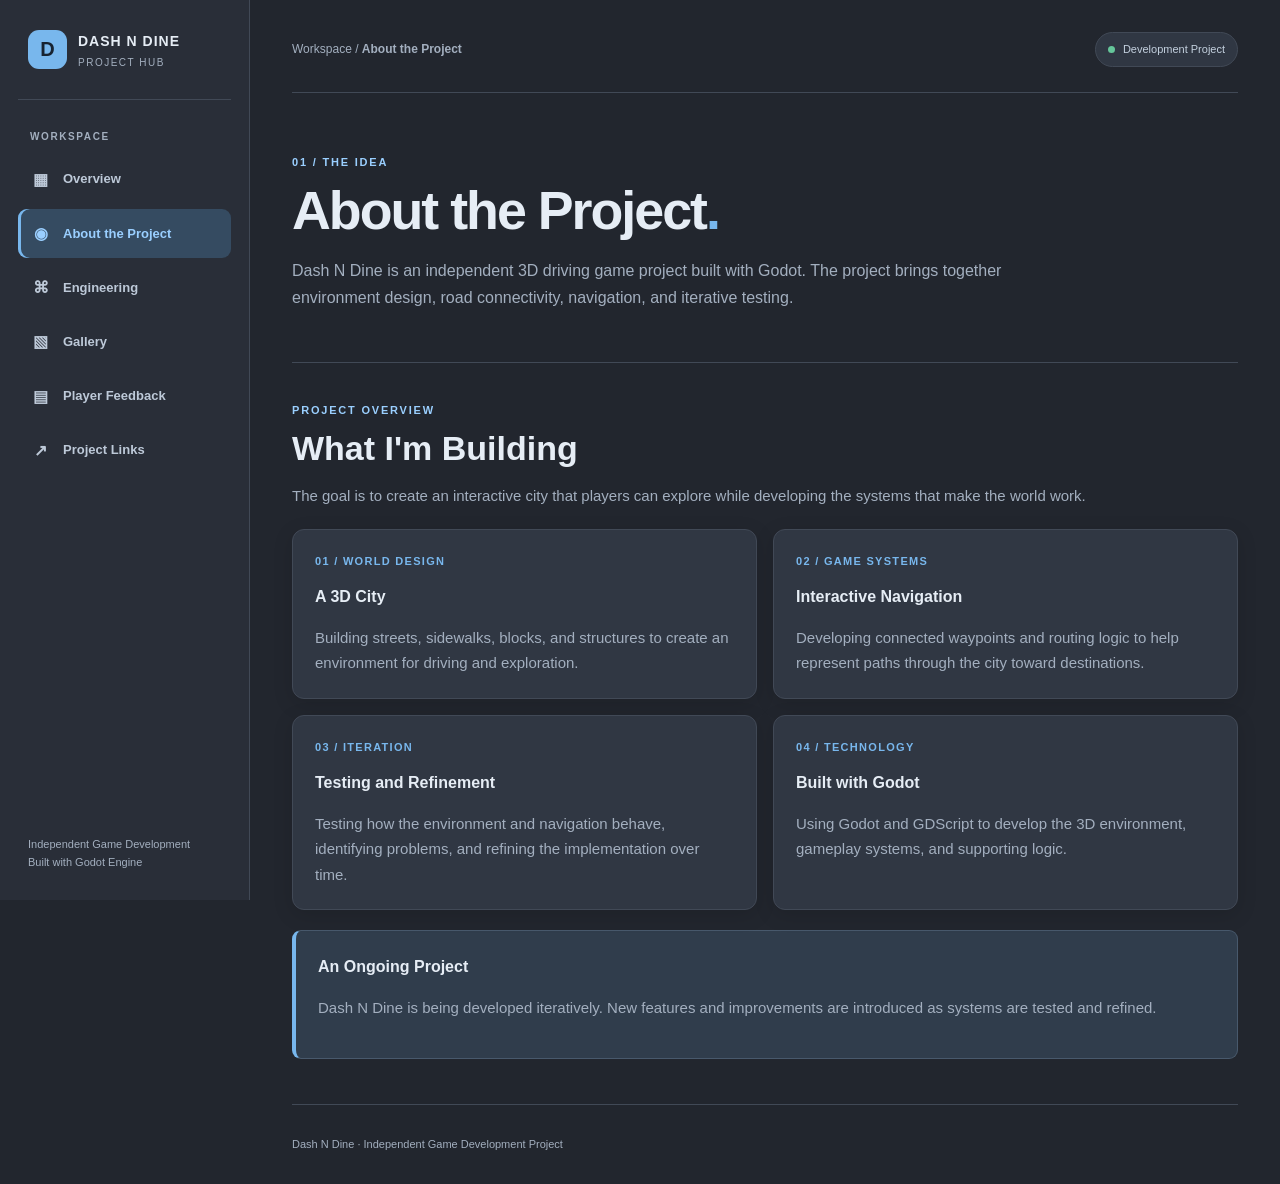
==== about.html @ ab9a98c3 "Add About page for Dash N Dine project This file contains the HTML structure and styling for the 'Ab" ====
<!DOCTYPE html>
<html lang="en">
<head>
  <meta charset="UTF-8">
  <meta name="viewport" content="width=device-width, initial-scale=1.0">
  <meta name="description" content="Learn about the Dash N Dine game development project.">
  <meta name="theme-color" content="#22262e">
  <title>About the Project | Dash N Dine</title>

  <style>
    :root {
      --bg: #22262e;
      --sidebar: #292e38;
      --panel: #303743;
      --blue: #78b7ed;
      --blue-dark: #9acfff;
      --blue-soft: #354b61;
      --text: #e6edf5;
      --muted: #a3afbf;
      --line: #414956;
      --shadow: 0 5px 20px #00000020;
    }

    * { box-sizing: border-box; }

    body {
      margin: 0;
      background: var(--bg);
      color: var(--text);
      font: 15px/1.7 Arial, Helvetica, sans-serif;
    }

    a { color: inherit; }

    .sidebar {
      position: fixed;
      inset: 0 auto 0 0;
      width: 250px;
      background: var(--sidebar);
      border-right: 1px solid var(--line);
      padding: 28px 18px;
      display: flex;
      flex-direction: column;
      z-index: 10;
    }

    .brand {
      display: flex;
      align-items: center;
      gap: 11px;
      padding: 0 10px 28px;
      border-bottom: 1px solid var(--line);
      text-decoration: none;
    }

    .brand-icon {
      display: grid;
      place-items: center;
      width: 39px;
      height: 39px;
      flex-shrink: 0;
      border-radius: 11px;
      background: var(--blue);
      color: #172331;
      font-weight: 900;
      font-size: 20px;
    }

    .brand-name { font-size: 14px; font-weight: 900; letter-spacing: 1px; }
    .brand-subtitle { display: block; color: var(--muted); font-size: 10px; letter-spacing: 1.5px; }
    .nav-label { padding: 28px 12px 10px; color: var(--muted); font-size: 10px; font-weight: 800; letter-spacing: 1.6px; }
    .nav-links { display: grid; gap: 5px; }

    .nav-links a {
      display: flex;
      align-items: center;
      gap: 12px;
      padding: 11px 12px;
      border-radius: 9px;
      color: #bdc9d8;
      font-size: 13px;
      font-weight: 600;
      text-decoration: none;
      transition: background .2s, color .2s;
    }

    .nav-links a:hover { background: #35404e; color: var(--blue-dark); }
    .nav-links a.active { background: var(--blue-soft); color: var(--blue-dark); box-shadow: inset 3px 0 var(--blue); }
    .nav-icon { width: 21px; text-align: center; font-size: 16px; }
    .sidebar-bottom { margin-top: auto; padding: 18px 10px 0; color: var(--muted); font-size: 11px; }
    main { margin-left: 250px; min-width: 0; }

    .content {
      width: min(1160px, 100%);
      margin: auto;
      padding: 32px 42px 0;
    }

    .topbar {
      display: flex;
      justify-content: space-between;
      align-items: center;
      gap: 15px;
      padding-bottom: 25px;
      border-bottom: 1px solid var(--line);
    }

    .breadcrumb { color: var(--muted); font-size: 12px; }

    .status {
      display: inline-flex;
      align-items: center;
      gap: 8px;
      background: var(--panel);
      border: 1px solid var(--line);
      border-radius: 20px;
      padding: 7px 12px;
      font-size: 11px;
      color: #c4d1df;
      white-space: nowrap;
    }

    .status-dot { width: 7px; height: 7px; border-radius: 50%; background: #65c69a; }

    .hero {
      padding: 60px 0 35px;
      border-bottom: 1px solid var(--line);
    }

    .eyebrow { color: var(--blue-dark); font-size: 11px; font-weight: 800; letter-spacing: 1.8px; text-transform: uppercase; }

    h1 {
      margin: 9px 0 12px;
      font-size: clamp(36px, 4.2vw, 57px);
      line-height: 1.12;
      letter-spacing: -2px;
    }

    h2 { margin: 8px 0 12px; font-size: clamp(25px, 3vw, 34px); line-height: 1.2; }
    h3 { margin: 0 0 8px; font-size: 16px; }
    p { color: var(--muted); }
    .lead { max-width: 760px; font-size: 16px; }

    .section-heading { margin: 38px 0 20px; }

    .grid {
      display: grid;
      grid-template-columns: repeat(2, minmax(0, 1fr));
      gap: 16px;
    }

    .card {
      min-width: 0;
      background: var(--panel);
      border: 1px solid var(--line);
      border-radius: 12px;
      padding: 22px;
      box-shadow: var(--shadow);
    }

    .card-number { margin-bottom: 12px; color: var(--blue); font-size: 11px; font-weight: 800; letter-spacing: 1.3px; }
    .card p:last-child { margin-bottom: 0; }

    .note {
      margin-top: 20px;
      padding: 22px;
      background: #303d4c;
      border: 1px solid #48596c;
      border-left: 4px solid var(--blue);
      border-radius: 9px;
    }

    footer { padding: 30px 0; color: var(--muted); font-size: 11px; border-top: 1px solid var(--line); margin-top: 45px; }

    @media (max-width: 1100px) {
      .sidebar { width: 215px; }
      main { margin-left: 215px; }
      .content { padding: 28px 25px 0; }
    }

    @media (max-width: 700px) {
      .sidebar { position: sticky; top: 0; width: 100%; height: auto; padding: 10px 14px; border-right: 0; border-bottom: 1px solid var(--line); }
      .brand { padding: 0 2px 10px; border-bottom: 0; }
      .brand-icon { width: 32px; height: 32px; font-size: 16px; }
      .nav-label, .sidebar-bottom { display: none; }
      .nav-links { display: flex; gap: 5px; overflow-x: auto; padding: 3px 0; }
      .nav-links a { flex: 0 0 auto; padding: 8px 10px; font-size: 11px; }
      .nav-icon { display: none; }
      main { margin-left: 0; }
      .content { padding: 0 18px; }
      .topbar { padding: 18px 0; }
      .grid { grid-template-columns: 1fr; }
    }
  </style>
</head>

<body>
  <aside class="sidebar">
    <a class="brand" href="index.html">
      <span class="brand-icon">D</span>
      <span>
        <span class="brand-name">DASH N DINE</span>
        <span class="brand-subtitle">PROJECT HUB</span>
      </span>
    </a>

    <div class="nav-label">WORKSPACE</div>
    <nav class="nav-links" aria-label="Main navigation">
      <a href="index.html"><span class="nav-icon">▦</span>Overview</a>
      <a class="active" aria-current="page" href="about.html"><span class="nav-icon">◉</span>About the Project</a>
      <a href="engineering.html"><span class="nav-icon">⌘</span>Engineering</a>
      <a href="gallery.html"><span class="nav-icon">▧</span>Gallery</a>
      <a href="feedback.html"><span class="nav-icon">▤</span>Player Feedback</a>
      <a href="links.html"><span class="nav-icon">↗</span>Project Links</a>
    </nav>

    <div class="sidebar-bottom">
      Independent Game Development<br>
      Built with Godot Engine
    </div>
  </aside>

  <main>
    <div class="content">
      <div class="topbar">
        <div class="breadcrumb">Workspace / <strong>About the Project</strong></div>
        <div class="status"><span class="status-dot"></span>Development Project</div>
      </div>

      <section class="hero">
        <div class="eyebrow">01 / The Idea</div>
        <h1>About the Project<span style="color:var(--blue)">.</span></h1>
        <p class="lead">
          Dash N Dine is an independent 3D driving game project built
          with Godot. The project brings together environment design,
          road connectivity, navigation, and iterative testing.
        </p>
      </section>

      <div class="section-heading">
        <div class="eyebrow">PROJECT OVERVIEW</div>
        <h2>What I'm Building</h2>
        <p>
          The goal is to create an interactive city that players can
          explore while developing the systems that make the world work.
        </p>
      </div>

      <div class="grid">
        <article class="card">
          <div class="card-number">01 / WORLD DESIGN</div>
          <h3>A 3D City</h3>
          <p>
            Building streets, sidewalks, blocks, and structures to create
            an environment for driving and exploration.
          </p>
        </article>

        <article class="card">
          <div class="card-number">02 / GAME SYSTEMS</div>
          <h3>Interactive Navigation</h3>
          <p>
            Developing connected waypoints and routing logic to help
            represent paths through the city toward destinations.
          </p>
        </article>

        <article class="card">
          <div class="card-number">03 / ITERATION</div>
          <h3>Testing and Refinement</h3>
          <p>
            Testing how the environment and navigation behave, identifying
            problems, and refining the implementation over time.
          </p>
        </article>

        <article class="card">
          <div class="card-number">04 / TECHNOLOGY</div>
          <h3>Built with Godot</h3>
          <p>
            Using Godot and GDScript to develop the 3D environment,
            gameplay systems, and supporting logic.
          </p>
        </article>
      </div>

      <div class="note">
        <h3>An Ongoing Project</h3>
        <p>
          Dash N Dine is being developed iteratively. New features and
          improvements are introduced as systems are tested and refined.
        </p>
      </div>

      <footer>Dash N Dine · Independent Game Development Project</footer>
    </div>
  </main>
</body>
</html>
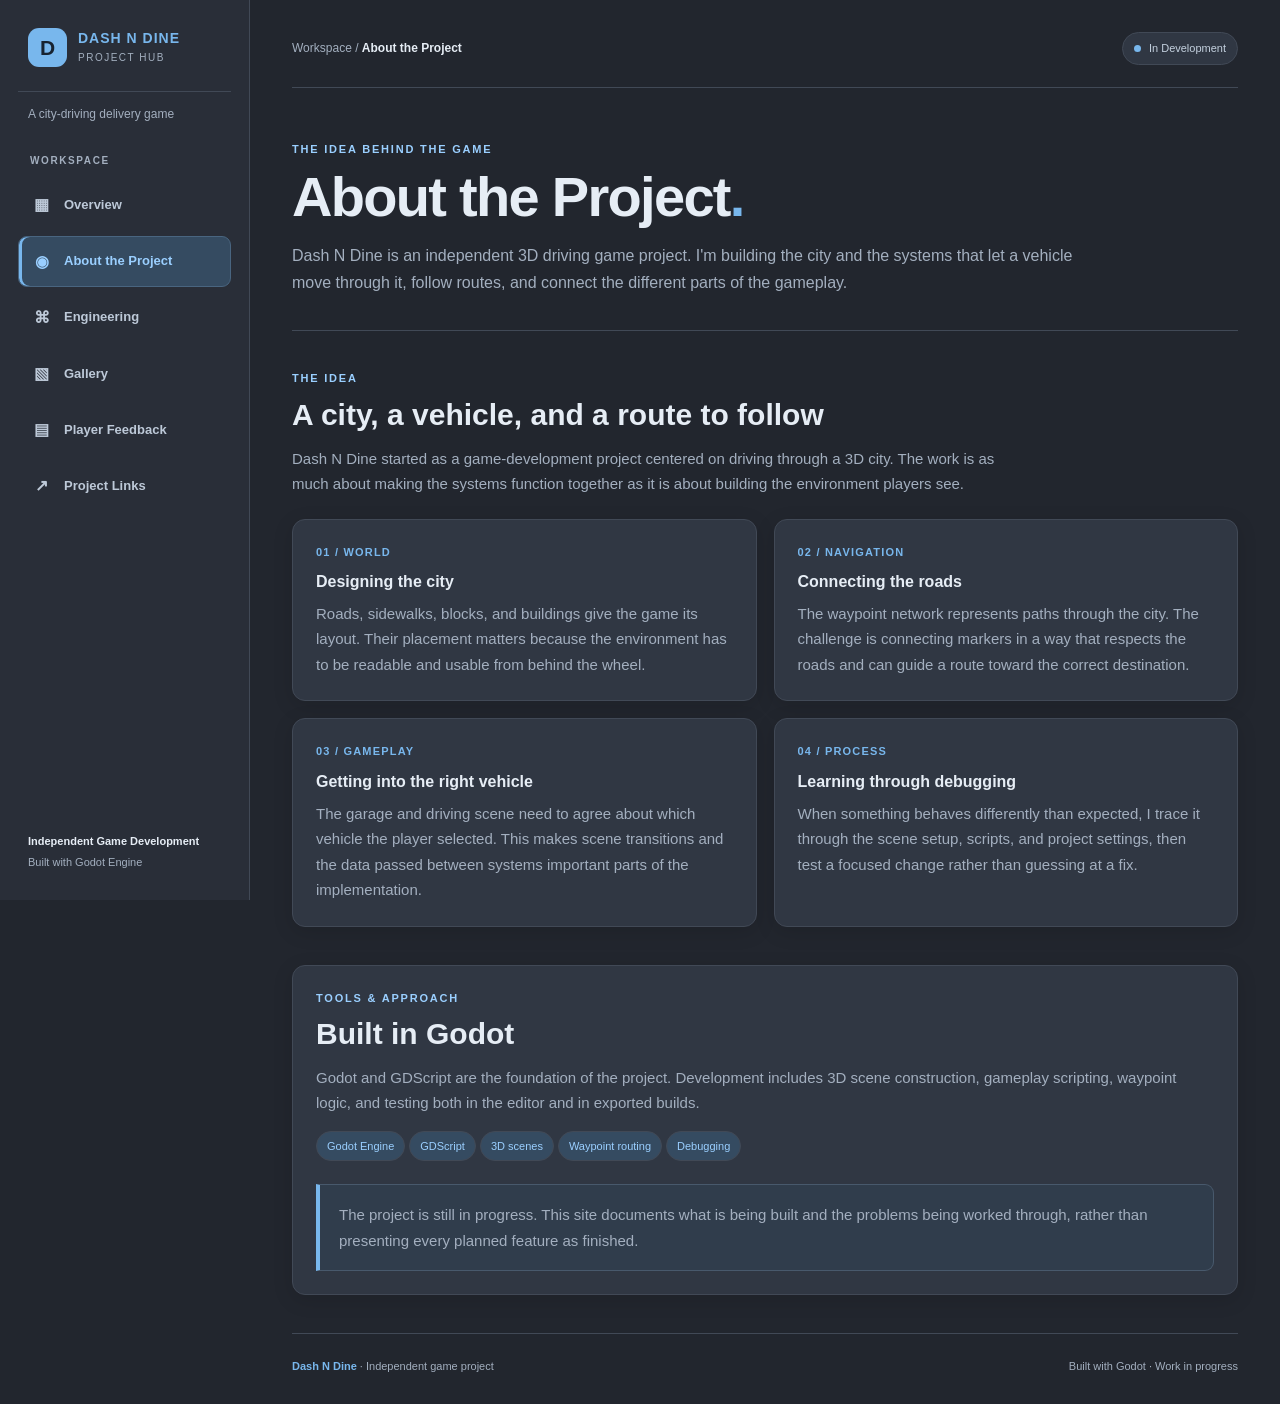
==== commit 9eae3a49: "Add files via upload" ====
--- a/about.html
+++ b/about.html
@@ -1,299 +1,97 @@
-
 <!DOCTYPE html>
 <html lang="en">
 <head>
   <meta charset="UTF-8">
   <meta name="viewport" content="width=device-width, initial-scale=1.0">
-  <meta name="description" content="Learn about the Dash N Dine game development project.">
   <meta name="theme-color" content="#22262e">
+  <meta name="description" content="The story, goals, and systems behind Dash N Dine, an independent 3D driving game project built with Godot.">
   <title>About the Project | Dash N Dine</title>
-
-  <style>
-    :root {
-      --bg: #22262e;
-      --sidebar: #292e38;
-      --panel: #303743;
-      --blue: #78b7ed;
-      --blue-dark: #9acfff;
-      --blue-soft: #354b61;
-      --text: #e6edf5;
-      --muted: #a3afbf;
-      --line: #414956;
-      --shadow: 0 5px 20px #00000020;
-    }
-
-    * { box-sizing: border-box; }
-
-    body {
-      margin: 0;
-      background: var(--bg);
-      color: var(--text);
-      font: 15px/1.7 Arial, Helvetica, sans-serif;
-    }
-
-    a { color: inherit; }
-
-    .sidebar {
-      position: fixed;
-      inset: 0 auto 0 0;
-      width: 250px;
-      background: var(--sidebar);
-      border-right: 1px solid var(--line);
-      padding: 28px 18px;
-      display: flex;
-      flex-direction: column;
-      z-index: 10;
-    }
-
-    .brand {
-      display: flex;
-      align-items: center;
-      gap: 11px;
-      padding: 0 10px 28px;
-      border-bottom: 1px solid var(--line);
-      text-decoration: none;
-    }
-
-    .brand-icon {
-      display: grid;
-      place-items: center;
-      width: 39px;
-      height: 39px;
-      flex-shrink: 0;
-      border-radius: 11px;
-      background: var(--blue);
-      color: #172331;
-      font-weight: 900;
-      font-size: 20px;
-    }
-
-    .brand-name { font-size: 14px; font-weight: 900; letter-spacing: 1px; }
-    .brand-subtitle { display: block; color: var(--muted); font-size: 10px; letter-spacing: 1.5px; }
-    .nav-label { padding: 28px 12px 10px; color: var(--muted); font-size: 10px; font-weight: 800; letter-spacing: 1.6px; }
-    .nav-links { display: grid; gap: 5px; }
-
-    .nav-links a {
-      display: flex;
-      align-items: center;
-      gap: 12px;
-      padding: 11px 12px;
-      border-radius: 9px;
-      color: #bdc9d8;
-      font-size: 13px;
-      font-weight: 600;
-      text-decoration: none;
-      transition: background .2s, color .2s;
-    }
-
-    .nav-links a:hover { background: #35404e; color: var(--blue-dark); }
-    .nav-links a.active { background: var(--blue-soft); color: var(--blue-dark); box-shadow: inset 3px 0 var(--blue); }
-    .nav-icon { width: 21px; text-align: center; font-size: 16px; }
-    .sidebar-bottom { margin-top: auto; padding: 18px 10px 0; color: var(--muted); font-size: 11px; }
-    main { margin-left: 250px; min-width: 0; }
-
-    .content {
-      width: min(1160px, 100%);
-      margin: auto;
-      padding: 32px 42px 0;
-    }
-
-    .topbar {
-      display: flex;
-      justify-content: space-between;
-      align-items: center;
-      gap: 15px;
-      padding-bottom: 25px;
-      border-bottom: 1px solid var(--line);
-    }
-
-    .breadcrumb { color: var(--muted); font-size: 12px; }
-
-    .status {
-      display: inline-flex;
-      align-items: center;
-      gap: 8px;
-      background: var(--panel);
-      border: 1px solid var(--line);
-      border-radius: 20px;
-      padding: 7px 12px;
-      font-size: 11px;
-      color: #c4d1df;
-      white-space: nowrap;
-    }
-
-    .status-dot { width: 7px; height: 7px; border-radius: 50%; background: #65c69a; }
-
-    .hero {
-      padding: 60px 0 35px;
-      border-bottom: 1px solid var(--line);
-    }
-
-    .eyebrow { color: var(--blue-dark); font-size: 11px; font-weight: 800; letter-spacing: 1.8px; text-transform: uppercase; }
-
-    h1 {
-      margin: 9px 0 12px;
-      font-size: clamp(36px, 4.2vw, 57px);
-      line-height: 1.12;
-      letter-spacing: -2px;
-    }
-
-    h2 { margin: 8px 0 12px; font-size: clamp(25px, 3vw, 34px); line-height: 1.2; }
-    h3 { margin: 0 0 8px; font-size: 16px; }
-    p { color: var(--muted); }
-    .lead { max-width: 760px; font-size: 16px; }
-
-    .section-heading { margin: 38px 0 20px; }
-
-    .grid {
-      display: grid;
-      grid-template-columns: repeat(2, minmax(0, 1fr));
-      gap: 16px;
-    }
-
-    .card {
-      min-width: 0;
-      background: var(--panel);
-      border: 1px solid var(--line);
-      border-radius: 12px;
-      padding: 22px;
-      box-shadow: var(--shadow);
-    }
-
-    .card-number { margin-bottom: 12px; color: var(--blue); font-size: 11px; font-weight: 800; letter-spacing: 1.3px; }
-    .card p:last-child { margin-bottom: 0; }
-
-    .note {
-      margin-top: 20px;
-      padding: 22px;
-      background: #303d4c;
-      border: 1px solid #48596c;
-      border-left: 4px solid var(--blue);
-      border-radius: 9px;
-    }
-
-    footer { padding: 30px 0; color: var(--muted); font-size: 11px; border-top: 1px solid var(--line); margin-top: 45px; }
-
-    @media (max-width: 1100px) {
-      .sidebar { width: 215px; }
-      main { margin-left: 215px; }
-      .content { padding: 28px 25px 0; }
-    }
-
-    @media (max-width: 700px) {
-      .sidebar { position: sticky; top: 0; width: 100%; height: auto; padding: 10px 14px; border-right: 0; border-bottom: 1px solid var(--line); }
-      .brand { padding: 0 2px 10px; border-bottom: 0; }
-      .brand-icon { width: 32px; height: 32px; font-size: 16px; }
-      .nav-label, .sidebar-bottom { display: none; }
-      .nav-links { display: flex; gap: 5px; overflow-x: auto; padding: 3px 0; }
-      .nav-links a { flex: 0 0 auto; padding: 8px 10px; font-size: 11px; }
-      .nav-icon { display: none; }
-      main { margin-left: 0; }
-      .content { padding: 0 18px; }
-      .topbar { padding: 18px 0; }
-      .grid { grid-template-columns: 1fr; }
-    }
-  </style>
+  <link rel="stylesheet" href="styles.css">
+  
 </head>
-
 <body>
   <aside class="sidebar">
-    <a class="brand" href="index.html">
-      <span class="brand-icon">D</span>
+    <a class="brand" href="index.html" aria-label="Dash N Dine home">
+      <span class="brand-icon" aria-hidden="true">D</span>
       <span>
         <span class="brand-name">DASH N DINE</span>
         <span class="brand-subtitle">PROJECT HUB</span>
       </span>
     </a>
-
+    <div class="tagline">A city-driving delivery game</div>
     <div class="nav-label">WORKSPACE</div>
     <nav class="nav-links" aria-label="Main navigation">
-      <a href="index.html"><span class="nav-icon">▦</span>Overview</a>
-      <a class="active" aria-current="page" href="about.html"><span class="nav-icon">◉</span>About the Project</a>
-      <a href="engineering.html"><span class="nav-icon">⌘</span>Engineering</a>
-      <a href="gallery.html"><span class="nav-icon">▧</span>Gallery</a>
-      <a href="feedback.html"><span class="nav-icon">▤</span>Player Feedback</a>
-      <a href="links.html"><span class="nav-icon">↗</span>Project Links</a>
+      <a href="index.html"><span class="nav-icon" aria-hidden="true">▦</span>Overview</a>
+      <a href="about.html" class="active" aria-current="page"><span class="nav-icon" aria-hidden="true">◉</span>About the Project</a>
+      <a href="engineering.html"><span class="nav-icon" aria-hidden="true">⌘</span>Engineering</a>
+      <a href="gallery.html"><span class="nav-icon" aria-hidden="true">▧</span>Gallery</a>
+      <a href="feedback.html"><span class="nav-icon" aria-hidden="true">▤</span>Player Feedback</a>
+      <a href="links.html"><span class="nav-icon" aria-hidden="true">↗</span>Project Links</a>
     </nav>
-
     <div class="sidebar-bottom">
-      Independent Game Development<br>
+      <strong>Independent Game Development</strong>
       Built with Godot Engine
     </div>
   </aside>
 
   <main>
     <div class="content">
-      <div class="topbar">
+      <header class="topbar">
         <div class="breadcrumb">Workspace / <strong>About the Project</strong></div>
-        <div class="status"><span class="status-dot"></span>Development Project</div>
-      </div>
+        <div class="status"><span class="status-dot"></span>In Development</div>
+      </header>
 
       <section class="hero">
-        <div class="eyebrow">01 / The Idea</div>
+        <div class="eyebrow">The idea behind the game</div>
         <h1>About the Project<span style="color:var(--blue)">.</span></h1>
-        <p class="lead">
-          Dash N Dine is an independent 3D driving game project built
-          with Godot. The project brings together environment design,
-          road connectivity, navigation, and iterative testing.
-        </p>
+        <p class="lead">Dash N Dine is an independent 3D driving game project. I'm building the city and the systems that let a vehicle move through it, follow routes, and connect the different parts of the gameplay.</p>
       </section>
 
-      <div class="section-heading">
-        <div class="eyebrow">PROJECT OVERVIEW</div>
-        <h2>What I'm Building</h2>
-        <p>
-          The goal is to create an interactive city that players can
-          explore while developing the systems that make the world work.
+
+      <section class="section">
+        <div class="section-heading">
+          <div class="eyebrow">The idea</div>
+          <h2>A city, a vehicle, and a route to follow</h2>
+          <p>Dash N Dine started as a game-development project centered on driving through a 3D city. The work is as much about making the systems function together as it is about building the environment players see.</p>
+        </div>
+        <div class="grid">
+          <article class="panel">
+            <div class="card-number">01 / WORLD</div>
+            <h3>Designing the city</h3>
+            <p>Roads, sidewalks, blocks, and buildings give the game its layout. Their placement matters because the environment has to be readable and usable from behind the wheel.</p>
+          </article>
+          <article class="panel">
+            <div class="card-number">02 / NAVIGATION</div>
+            <h3>Connecting the roads</h3>
+            <p>The waypoint network represents paths through the city. The challenge is connecting markers in a way that respects the roads and can guide a route toward the correct destination.</p>
+          </article>
+          <article class="panel">
+            <div class="card-number">03 / GAMEPLAY</div>
+            <h3>Getting into the right vehicle</h3>
+            <p>The garage and driving scene need to agree about which vehicle the player selected. This makes scene transitions and the data passed between systems important parts of the implementation.</p>
+          </article>
+          <article class="panel">
+            <div class="card-number">04 / PROCESS</div>
+            <h3>Learning through debugging</h3>
+            <p>When something behaves differently than expected, I trace it through the scene setup, scripts, and project settings, then test a focused change rather than guessing at a fix.</p>
+          </article>
+        </div>
+      </section>
+      <section class="section panel">
+        <div class="eyebrow">Tools & approach</div>
+        <h2>Built in Godot</h2>
+        <p>Godot and GDScript are the foundation of the project. Development includes 3D scene construction, gameplay scripting, waypoint logic, and testing both in the editor and in exported builds.</p>
+        <p style="margin-top:12px">
+          <span class="pill">Godot Engine</span><span class="pill">GDScript</span><span class="pill">3D scenes</span><span class="pill">Waypoint routing</span><span class="pill">Debugging</span>
         </p>
-      </div>
+        <div class="note">The project is still in progress. This site documents what is being built and the problems being worked through, rather than presenting every planned feature as finished.</div>
+      </section>
 
-      <div class="grid">
-        <article class="card">
-          <div class="card-number">01 / WORLD DESIGN</div>
-          <h3>A 3D City</h3>
-          <p>
-            Building streets, sidewalks, blocks, and structures to create
-            an environment for driving and exploration.
-          </p>
-        </article>
 
-        <article class="card">
-          <div class="card-number">02 / GAME SYSTEMS</div>
-          <h3>Interactive Navigation</h3>
-          <p>
-            Developing connected waypoints and routing logic to help
-            represent paths through the city toward destinations.
-          </p>
-        </article>
-
-        <article class="card">
-          <div class="card-number">03 / ITERATION</div>
-          <h3>Testing and Refinement</h3>
-          <p>
-            Testing how the environment and navigation behave, identifying
-            problems, and refining the implementation over time.
-          </p>
-        </article>
-
-        <article class="card">
-          <div class="card-number">04 / TECHNOLOGY</div>
-          <h3>Built with Godot</h3>
-          <p>
-            Using Godot and GDScript to develop the 3D environment,
-            gameplay systems, and supporting logic.
-          </p>
-        </article>
-      </div>
-
-      <div class="note">
-        <h3>An Ongoing Project</h3>
-        <p>
-          Dash N Dine is being developed iteratively. New features and
-          improvements are introduced as systems are tested and refined.
-        </p>
-      </div>
-
-      <footer>Dash N Dine · Independent Game Development Project</footer>
+      <footer class="footer">
+        <span><strong>Dash N Dine</strong> · Independent game project</span>
+        <span>Built with Godot · Work in progress</span>
+      </footer>
     </div>
   </main>
 </body>
--- a/styles.css
+++ b/styles.css
@@ -0,0 +1,260 @@
+/* Dash N Dine shared site styles */
+:root {
+  --bg: #22262e;
+  --sidebar: #292e38;
+  --panel: #303743;
+  --blue: #78b7ed;
+  --blue-dark: #9acfff;
+  --blue-soft: #354b61;
+  --text: #e6edf5;
+  --muted: #a3afbf;
+  --line: #414956;
+  --shadow: 0 5px 20px #00000020;
+}
+* { box-sizing: border-box; }
+html { scroll-behavior: smooth; }
+body {
+  margin: 0;
+  background: var(--bg);
+  color: var(--text);
+  font: 15px/1.7 "Segoe UI", Arial, Helvetica, sans-serif;
+}
+a { color: var(--blue-dark); }
+a:focus-visible, button:focus-visible, input:focus-visible,
+select:focus-visible, textarea:focus-visible {
+  outline: 2px solid var(--blue);
+  outline-offset: 3px;
+}
+.sidebar {
+  position: fixed;
+  inset: 0 auto 0 0;
+  z-index: 100;
+  display: flex;
+  flex-direction: column;
+  width: 250px;
+  height: 100vh;
+  padding: 28px 18px;
+  overflow-y: auto;
+  background: var(--sidebar);
+  border-right: 1px solid var(--line);
+}
+.brand {
+  display: flex;
+  align-items: center;
+  gap: 11px;
+  padding: 0 10px 24px;
+  border-bottom: 1px solid var(--line);
+  color: var(--blue);
+  text-decoration: none;
+}
+.brand-icon {
+  display: inline-flex;
+  align-items: center;
+  justify-content: center;
+  flex: 0 0 39px;
+  width: 39px;
+  height: 39px;
+  border-radius: 11px;
+  background: var(--blue);
+  color: #172331;
+  font-size: 21px;
+  font-weight: 900;
+  line-height: 1;
+}
+.brand-name { display: block; font-size: 14px; font-weight: 900; letter-spacing: 1px; line-height: 1.4; }
+.brand-subtitle { display: block; color: var(--muted); font-size: 10px; letter-spacing: 1.5px; }
+.tagline { margin: 12px 10px 0; color: var(--muted); font-size: 12px; }
+.nav-label {
+  margin: 28px 12px 10px;
+  color: var(--muted);
+  font-size: 10px;
+  font-weight: 800;
+  letter-spacing: 1.6px;
+}
+.nav-links { display: grid; gap: 5px; }
+.nav-links a {
+  display: flex;
+  align-items: center;
+  gap: 12px;
+  padding: 11px 12px;
+  border: 1px solid transparent;
+  border-radius: 9px;
+  color: #bdc9d8;
+  font-size: 13px;
+  font-weight: 600;
+  text-decoration: none;
+  transition: background .2s, color .2s;
+}
+.nav-links a:hover { background: #35404e; color: var(--blue-dark); }
+.nav-links a.active {
+  background: var(--blue-soft);
+  border-color: #496580;
+  color: var(--blue-dark);
+  box-shadow: inset 3px 0 var(--blue);
+}
+.nav-icon { width: 21px; flex: 0 0 21px; text-align: center; font-size: 16px; }
+.sidebar-bottom {
+  margin-top: auto;
+  padding: 18px 10px 0;
+  color: var(--muted);
+  font-size: 11px;
+}
+.sidebar-bottom strong { display: block; margin-bottom: 3px; color: var(--text); }
+main { min-width: 0; margin-left: 250px; }
+.content { width: min(1180px, 100%); margin: 0 auto; padding: 32px 42px 0; }
+.topbar {
+  display: flex;
+  justify-content: space-between;
+  align-items: center;
+  gap: 16px;
+  padding-bottom: 22px;
+  margin-bottom: 32px;
+  border-bottom: 1px solid var(--line);
+}
+.breadcrumb { color: var(--muted); font-size: 12px; }
+.breadcrumb strong { color: var(--text); font-weight: 600; }
+.status, .pill {
+  display: inline-flex;
+  align-items: center;
+  gap: 8px;
+  padding: 6px 11px;
+  border: 1px solid var(--line);
+  border-radius: 100px;
+  background: var(--panel);
+  color: #c4d1df;
+  font-size: 11px;
+  white-space: nowrap;
+}
+.status-dot { width: 7px; height: 7px; flex: 0 0 7px; border-radius: 50%; background: var(--blue); }
+.eyebrow {
+  margin-bottom: 8px;
+  color: var(--blue-dark);
+  font-size: 11px;
+  font-weight: 800;
+  letter-spacing: 1.8px;
+  text-transform: uppercase;
+}
+h1 { margin: 8px 0 14px; font-size: clamp(34px, 4.5vw, 56px); line-height: 1.1; letter-spacing: -1.7px; }
+h2 { margin: 8px 0 12px; font-size: clamp(22px, 2.5vw, 30px); line-height: 1.25; }
+h3 { margin: 0 0 8px; font-size: 16px; line-height: 1.35; }
+p { margin: 0 0 12px; color: var(--muted); }
+p:last-child { margin-bottom: 0; }
+.lead, .intro { max-width: 790px; font-size: 16px; }
+.hero { padding: 20px 0 34px; border-bottom: 1px solid var(--line); }
+.section { margin-top: 38px; }
+.section-heading { margin-bottom: 18px; }
+.section-heading p { max-width: 740px; }
+.grid { display: grid; grid-template-columns: repeat(2, minmax(0, 1fr)); gap: 17px; margin-top: 22px; }
+.panel, .card {
+  min-width: 0;
+  padding: 23px;
+  border: 1px solid var(--line);
+  border-radius: 13px;
+  background: var(--panel);
+  box-shadow: var(--shadow);
+}
+.card-number, .number { margin-bottom: 10px; color: var(--blue); font-size: 11px; font-weight: 800; letter-spacing: 1.2px; }
+.note {
+  margin-top: 20px;
+  padding: 17px 19px;
+  border: 1px solid #48596c;
+  border-left: 4px solid var(--blue);
+  border-radius: 0 9px 9px 0;
+  background: #303d4c;
+  color: var(--muted);
+}
+.pill { display: inline-block; margin: 3px 4px 3px 0; padding: 5px 10px; background: var(--blue-soft); color: var(--blue-dark); }
+.media {
+  display: block;
+  width: 100%;
+  height: auto;
+  margin-top: 17px;
+  border: 1px solid var(--line);
+  border-radius: 10px;
+  object-fit: contain;
+}
+.media-caption { margin-top: 9px; color: var(--muted); font-size: 12px; }
+.hero-layout { display: grid; grid-template-columns: minmax(0, .92fr) minmax(0, 1.08fr); align-items: center; gap: 32px; }
+.hero-image-frame { min-width: 0; padding: 8px; border: 1px solid #4c5c6f; border-radius: 14px; background: var(--panel); box-shadow: var(--shadow); }
+.hero-image { display: block; width: 100%; height: auto; max-height: 650px; border-radius: 8px; object-fit: contain; }
+.image-caption { display: flex; justify-content: space-between; flex-wrap: wrap; gap: 6px; padding: 10px 4px 2px; color: var(--muted); font-size: 11px; }
+.image-caption strong { color: var(--text); }
+.button {
+  display: inline-flex;
+  align-items: center;
+  justify-content: center;
+  gap: 8px;
+  padding: 11px 16px;
+  border: 1px solid var(--line);
+  border-radius: 8px;
+  background: var(--panel);
+  color: var(--text);
+  font-size: 13px;
+  font-weight: 750;
+  text-decoration: none;
+  cursor: pointer;
+  transition: transform .2s, background .2s, border-color .2s;
+}
+.button:hover { transform: translateY(-1px); border-color: var(--blue); }
+.button-primary { border-color: var(--blue); background: var(--blue); color: #202630; }
+.button-primary:hover { background: var(--blue-dark); }
+.button-row { display: flex; flex-wrap: wrap; gap: 10px; margin: 20px 0; }
+.feature-grid { display: grid; grid-template-columns: repeat(3, minmax(0, 1fr)); gap: 15px; }
+.feature-card { padding: 21px; border: 1px solid var(--line); border-radius: 12px; background: var(--panel); transition: transform .2s, border-color .2s; }
+.feature-card:hover { transform: translateY(-2px); border-color: #5c83a6; }
+.feature-icon { display: grid; place-items: center; width: 40px; height: 40px; margin-bottom: 14px; border-radius: 10px; background: var(--blue-soft); color: var(--blue-dark); font-size: 20px; }
+.feature-card p, .caption { font-size: 13px; }
+.feature-link { display: inline-block; margin-top: 10px; font-size: 12px; font-weight: 750; text-decoration: none; }
+.feature-link:hover { text-decoration: underline; }
+.development-panel { display: flex; align-items: center; justify-content: space-between; gap: 22px; padding: 24px; border: 1px solid #496580; border-radius: 12px; background: linear-gradient(120deg, #303743, #2a3542); }
+.development-tag { flex-shrink: 0; padding: 8px 11px; border: 1px solid #506174; border-radius: 8px; color: var(--blue-dark); font-size: 12px; font-weight: 750; }
+.gallery-grid { display: grid; grid-template-columns: repeat(2, minmax(0, 1fr)); gap: 18px; margin-top: 24px; }
+.gallery-card img { display: block; width: 100%; height: auto; border-radius: 9px; border: 1px solid var(--line); }
+.gallery-card h2 { margin-top: 14px; font-size: 20px; }
+ul { padding-left: 22px; color: var(--muted); }
+li { margin-bottom: 7px; }
+.field { margin: 17px 0; }
+label { display: block; margin-bottom: 7px; font-size: 13px; font-weight: 700; }
+input, select, textarea { display: block; width: 100%; padding: 12px; border: 1px solid var(--line); border-radius: 9px; background: var(--bg); color: var(--text); font: inherit; }
+input::placeholder, textarea::placeholder { color: #8995a6; }
+textarea { min-height: 135px; resize: vertical; }
+.form-notice { margin-top: 14px; padding: 12px; border-radius: 9px; background: var(--blue-soft); color: var(--blue-dark); font-size: 13px; overflow-wrap: anywhere; }
+.form-notice[hidden] { display: none; }
+.link-card { display: flex; flex-direction: column; align-items: flex-start; }
+.link-card .button { margin-top: auto; }
+.link-card p { margin-bottom: 18px; }
+.footer { display: flex; justify-content: space-between; flex-wrap: wrap; gap: 10px; padding: 23px 0 28px; margin-top: 38px; border-top: 1px solid var(--line); color: var(--muted); font-size: 11px; }
+.footer strong { color: var(--blue); }
+@media (max-width: 1100px) {
+  .sidebar { width: 215px; }
+  main { margin-left: 215px; }
+  .content { padding: 28px 25px 0; }
+  .hero-layout { gap: 22px; }
+  .feature-grid { grid-template-columns: repeat(2, minmax(0, 1fr)); }
+}
+@media (max-width: 760px) {
+  .sidebar { position: sticky; top: 0; width: 100%; height: auto; padding: 10px 14px; border-right: 0; border-bottom: 1px solid var(--line); }
+  .brand { padding: 0 2px 9px; border-bottom: 0; }
+  .brand-icon { flex-basis: 34px; width: 34px; height: 34px; font-size: 19px; }
+  .tagline, .nav-label, .sidebar-bottom { display: none; }
+  .nav-links { display: flex; gap: 5px; overflow-x: auto; padding: 2px 0; }
+  .nav-links a { flex: 0 0 auto; padding: 8px 10px; font-size: 11px; }
+  .nav-icon { display: none; }
+  main { margin-left: 0; }
+  .content { padding: 0 18px; }
+  .topbar { align-items: flex-start; flex-direction: column; padding: 18px 0; margin-bottom: 24px; }
+  .hero-layout { grid-template-columns: 1fr; }
+  .grid, .gallery-grid { grid-template-columns: 1fr; }
+  .feature-grid { grid-template-columns: 1fr; }
+  .development-panel { align-items: flex-start; flex-direction: column; }
+}
+@media (max-width: 480px) {
+  .content { padding: 0 15px; }
+  h1 { font-size: clamp(32px, 10vw, 43px); }
+  .panel, .card { padding: 19px; }
+  .topbar { gap: 10px; }
+}
+@media (prefers-reduced-motion: reduce) {
+  html { scroll-behavior: auto; }
+  *, *::before, *::after { transition: none !important; }
+}
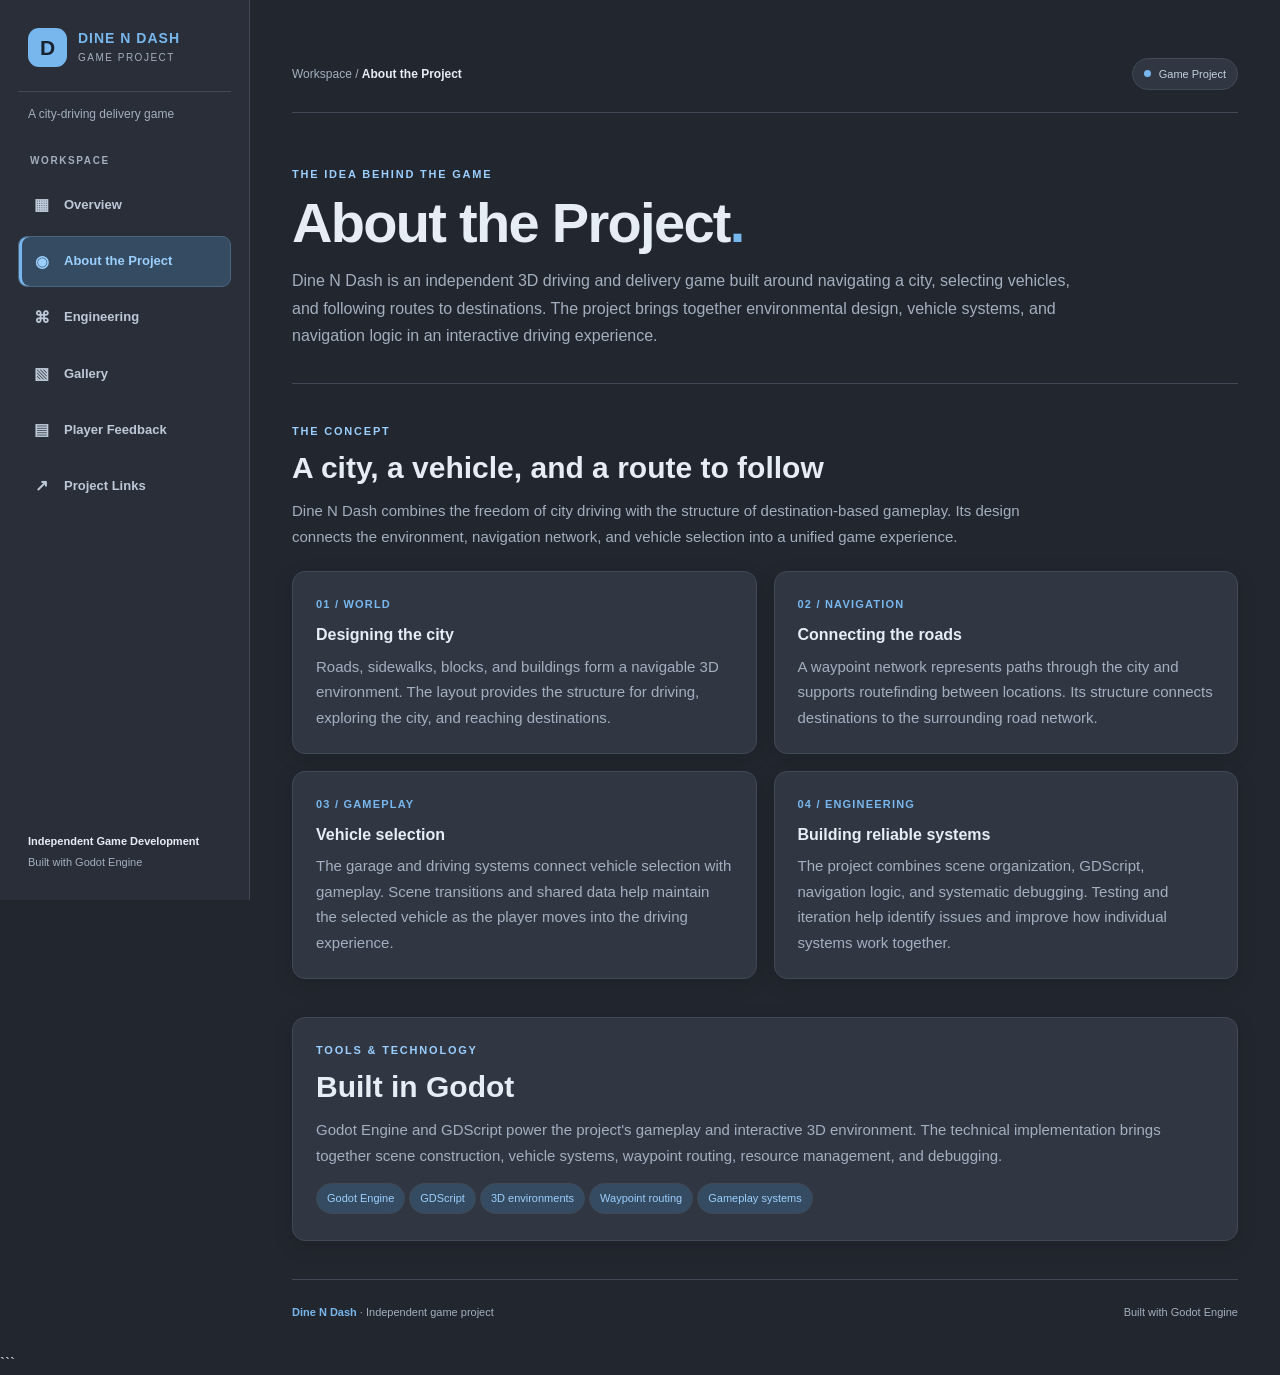
==== commit 9daecf77: "Update project name and description in about.html" ====
--- a/about.html
+++ b/about.html
@@ -1,21 +1,21 @@
+```html
 <!DOCTYPE html>
 <html lang="en">
 <head>
   <meta charset="UTF-8">
   <meta name="viewport" content="width=device-width, initial-scale=1.0">
   <meta name="theme-color" content="#22262e">
-  <meta name="description" content="The story, goals, and systems behind Dash N Dine, an independent 3D driving game project built with Godot.">
-  <title>About the Project | Dash N Dine</title>
+  <meta name="description" content="Explore Dine N Dash, an independent 3D driving and delivery game built with Godot Engine.">
+  <title>About the Project | Dine N Dash</title>
   <link rel="stylesheet" href="styles.css">
-  
 </head>
 <body>
   <aside class="sidebar">
-    <a class="brand" href="index.html" aria-label="Dash N Dine home">
+    <a class="brand" href="index.html" aria-label="Dine N Dash home">
       <span class="brand-icon" aria-hidden="true">D</span>
       <span>
-        <span class="brand-name">DASH N DINE</span>
-        <span class="brand-subtitle">PROJECT HUB</span>
+        <span class="brand-name">DINE N DASH</span>
+        <span class="brand-subtitle">GAME PROJECT</span>
       </span>
     </a>
     <div class="tagline">A city-driving delivery game</div>
@@ -38,61 +38,60 @@
     <div class="content">
       <header class="topbar">
         <div class="breadcrumb">Workspace / <strong>About the Project</strong></div>
-        <div class="status"><span class="status-dot"></span>In Development</div>
+        <div class="status"><span class="status-dot"></span>Game Project</div>
       </header>
 
       <section class="hero">
         <div class="eyebrow">The idea behind the game</div>
         <h1>About the Project<span style="color:var(--blue)">.</span></h1>
-        <p class="lead">Dash N Dine is an independent 3D driving game project. I'm building the city and the systems that let a vehicle move through it, follow routes, and connect the different parts of the gameplay.</p>
+        <p class="lead">Dine N Dash is an independent 3D driving and delivery game built around navigating a city, selecting vehicles, and following routes to destinations. The project brings together environmental design, vehicle systems, and navigation logic in an interactive driving experience.</p>
       </section>
-
 
       <section class="section">
         <div class="section-heading">
-          <div class="eyebrow">The idea</div>
+          <div class="eyebrow">The concept</div>
           <h2>A city, a vehicle, and a route to follow</h2>
-          <p>Dash N Dine started as a game-development project centered on driving through a 3D city. The work is as much about making the systems function together as it is about building the environment players see.</p>
+          <p>Dine N Dash combines the freedom of city driving with the structure of destination-based gameplay. Its design connects the environment, navigation network, and vehicle selection into a unified game experience.</p>
         </div>
         <div class="grid">
           <article class="panel">
             <div class="card-number">01 / WORLD</div>
             <h3>Designing the city</h3>
-            <p>Roads, sidewalks, blocks, and buildings give the game its layout. Their placement matters because the environment has to be readable and usable from behind the wheel.</p>
+            <p>Roads, sidewalks, blocks, and buildings form a navigable 3D environment. The layout provides the structure for driving, exploring the city, and reaching destinations.</p>
           </article>
           <article class="panel">
             <div class="card-number">02 / NAVIGATION</div>
             <h3>Connecting the roads</h3>
-            <p>The waypoint network represents paths through the city. The challenge is connecting markers in a way that respects the roads and can guide a route toward the correct destination.</p>
+            <p>A waypoint network represents paths through the city and supports routefinding between locations. Its structure connects destinations to the surrounding road network.</p>
           </article>
           <article class="panel">
             <div class="card-number">03 / GAMEPLAY</div>
-            <h3>Getting into the right vehicle</h3>
-            <p>The garage and driving scene need to agree about which vehicle the player selected. This makes scene transitions and the data passed between systems important parts of the implementation.</p>
+            <h3>Vehicle selection</h3>
+            <p>The garage and driving systems connect vehicle selection with gameplay. Scene transitions and shared data help maintain the selected vehicle as the player moves into the driving experience.</p>
           </article>
           <article class="panel">
-            <div class="card-number">04 / PROCESS</div>
-            <h3>Learning through debugging</h3>
-            <p>When something behaves differently than expected, I trace it through the scene setup, scripts, and project settings, then test a focused change rather than guessing at a fix.</p>
+            <div class="card-number">04 / ENGINEERING</div>
+            <h3>Building reliable systems</h3>
+            <p>The project combines scene organization, GDScript, navigation logic, and systematic debugging. Testing and iteration help identify issues and improve how individual systems work together.</p>
           </article>
         </div>
       </section>
+
       <section class="section panel">
-        <div class="eyebrow">Tools & approach</div>
+        <div class="eyebrow">Tools & technology</div>
         <h2>Built in Godot</h2>
-        <p>Godot and GDScript are the foundation of the project. Development includes 3D scene construction, gameplay scripting, waypoint logic, and testing both in the editor and in exported builds.</p>
+        <p>Godot Engine and GDScript power the project's gameplay and interactive 3D environment. The technical implementation brings together scene construction, vehicle systems, waypoint routing, resource management, and debugging.</p>
         <p style="margin-top:12px">
-          <span class="pill">Godot Engine</span><span class="pill">GDScript</span><span class="pill">3D scenes</span><span class="pill">Waypoint routing</span><span class="pill">Debugging</span>
+          <span class="pill">Godot Engine</span><span class="pill">GDScript</span><span class="pill">3D environments</span><span class="pill">Waypoint routing</span><span class="pill">Gameplay systems</span>
         </p>
-        <div class="note">The project is still in progress. This site documents what is being built and the problems being worked through, rather than presenting every planned feature as finished.</div>
       </section>
 
-
       <footer class="footer">
-        <span><strong>Dash N Dine</strong> · Independent game project</span>
-        <span>Built with Godot · Work in progress</span>
+        <span><strong>Dine N Dash</strong> · Independent game project</span>
+        <span>Built with Godot Engine</span>
       </footer>
     </div>
   </main>
 </body>
 </html>
+```
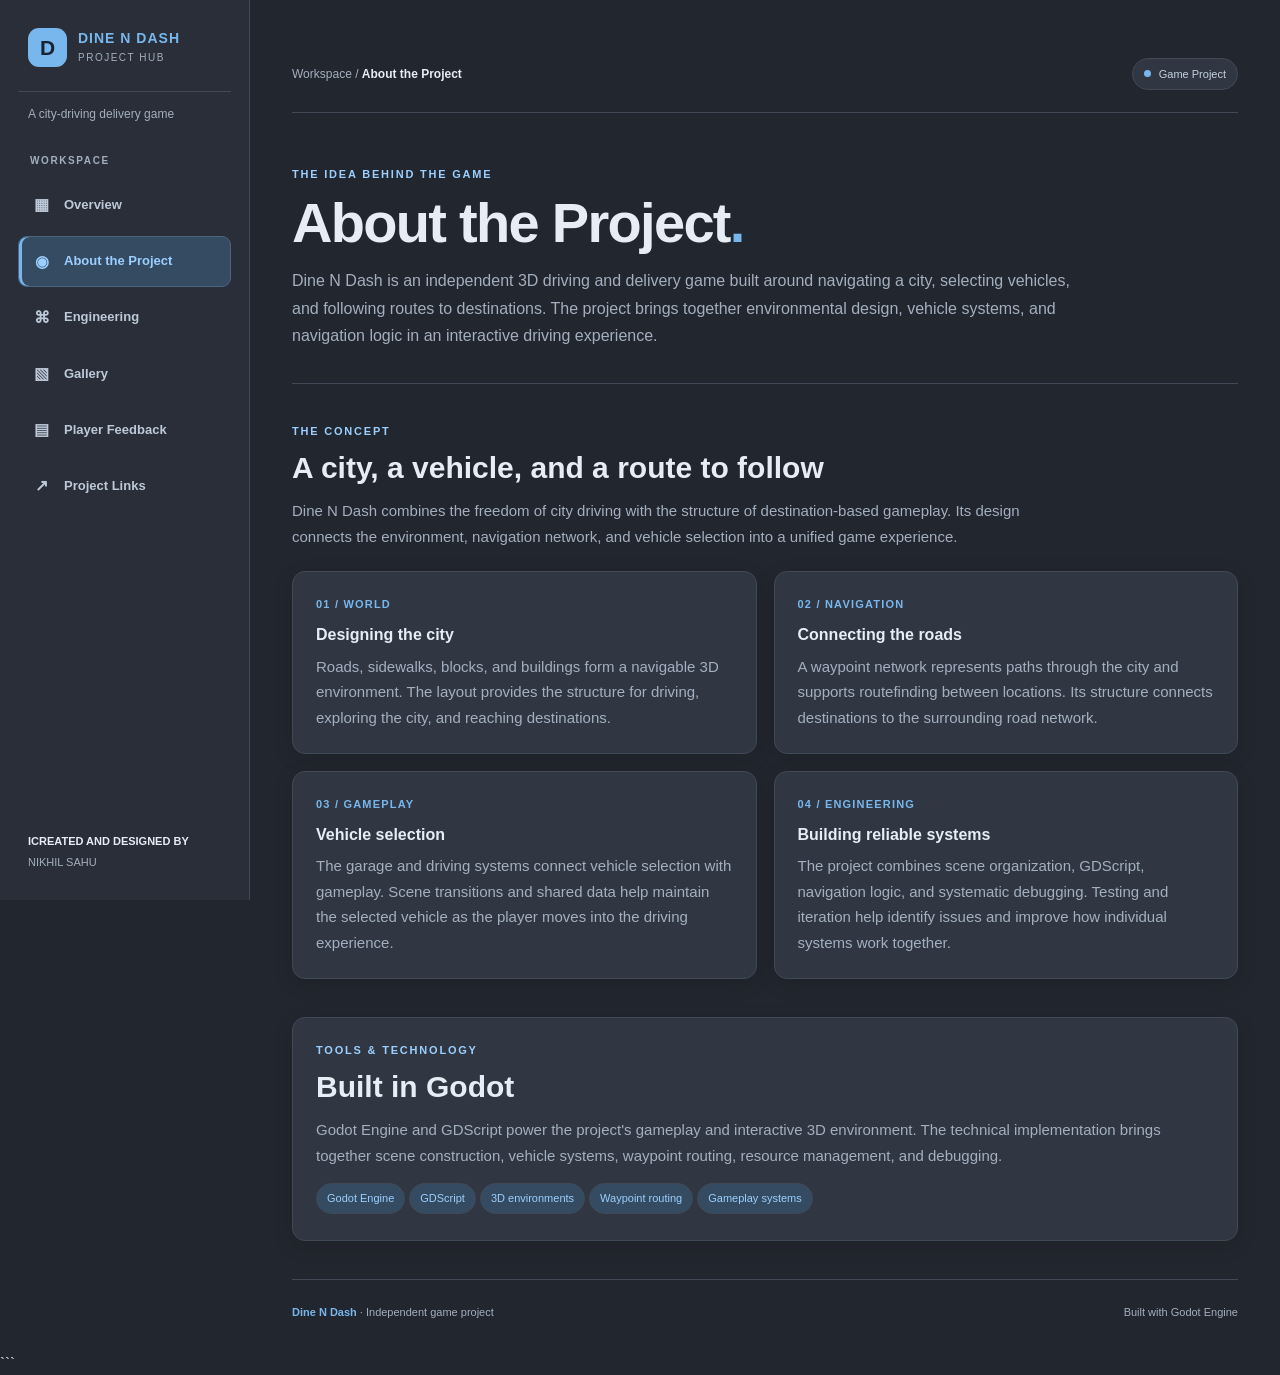
==== commit 8a00a2db: "Update project subtitle and author information" ====
--- a/about.html
+++ b/about.html
@@ -15,7 +15,7 @@
       <span class="brand-icon" aria-hidden="true">D</span>
       <span>
         <span class="brand-name">DINE N DASH</span>
-        <span class="brand-subtitle">GAME PROJECT</span>
+        <span class="brand-subtitle">PROJECT HUB</span>
       </span>
     </a>
     <div class="tagline">A city-driving delivery game</div>
@@ -29,8 +29,8 @@
       <a href="links.html"><span class="nav-icon" aria-hidden="true">↗</span>Project Links</a>
     </nav>
     <div class="sidebar-bottom">
-      <strong>Independent Game Development</strong>
-      Built with Godot Engine
+      <strong>ICREATED AND DESIGNED BY</strong>
+      NIKHIL SAHU
     </div>
   </aside>
 
--- a/styles.css
+++ b/styles.css
@@ -1,4 +1,5 @@
-/* Dash N Dine shared site styles */
+
+/* Dine N Dash shared site styles */
 :root {
   --bg: #22262e;
   --sidebar: #292e38;
@@ -11,20 +12,41 @@
   --line: #414956;
   --shadow: 0 5px 20px #00000020;
 }
-* { box-sizing: border-box; }
-html { scroll-behavior: smooth; }
+
+* {
+  box-sizing: border-box;
+}
+
+html {
+  scroll-behavior: smooth;
+  scroll-padding-top: 20px;
+}
+
 body {
   margin: 0;
   background: var(--bg);
   color: var(--text);
   font: 15px/1.7 "Segoe UI", Arial, Helvetica, sans-serif;
 }
-a { color: var(--blue-dark); }
-a:focus-visible, button:focus-visible, input:focus-visible,
-select:focus-visible, textarea:focus-visible {
+
+img {
+  max-width: 100%;
+}
+
+a {
+  color: var(--blue-dark);
+  overflow-wrap: anywhere;
+}
+
+a:focus-visible,
+button:focus-visible,
+input:focus-visible,
+select:focus-visible,
+textarea:focus-visible {
   outline: 2px solid var(--blue);
   outline-offset: 3px;
 }
+
 .sidebar {
   position: fixed;
   inset: 0 auto 0 0;
@@ -38,6 +60,7 @@
   background: var(--sidebar);
   border-right: 1px solid var(--line);
 }
+
 .brand {
   display: flex;
   align-items: center;
@@ -47,6 +70,7 @@
   color: var(--blue);
   text-decoration: none;
 }
+
 .brand-icon {
   display: inline-flex;
   align-items: center;
@@ -61,9 +85,28 @@
   font-weight: 900;
   line-height: 1;
 }
-.brand-name { display: block; font-size: 14px; font-weight: 900; letter-spacing: 1px; line-height: 1.4; }
-.brand-subtitle { display: block; color: var(--muted); font-size: 10px; letter-spacing: 1.5px; }
-.tagline { margin: 12px 10px 0; color: var(--muted); font-size: 12px; }
+
+.brand-name {
+  display: block;
+  font-size: 14px;
+  font-weight: 900;
+  letter-spacing: 1px;
+  line-height: 1.4;
+}
+
+.brand-subtitle {
+  display: block;
+  color: var(--muted);
+  font-size: 10px;
+  letter-spacing: 1.5px;
+}
+
+.tagline {
+  margin: 12px 10px 0;
+  color: var(--muted);
+  font-size: 12px;
+}
+
 .nav-label {
   margin: 28px 12px 10px;
   color: var(--muted);
@@ -71,7 +114,12 @@
   font-weight: 800;
   letter-spacing: 1.6px;
 }
-.nav-links { display: grid; gap: 5px; }
+
+.nav-links {
+  display: grid;
+  gap: 5px;
+}
+
 .nav-links a {
   display: flex;
   align-items: center;
@@ -85,23 +133,50 @@
   text-decoration: none;
   transition: background .2s, color .2s;
 }
-.nav-links a:hover { background: #35404e; color: var(--blue-dark); }
+
+.nav-links a:hover {
+  background: #35404e;
+  color: var(--blue-dark);
+}
+
 .nav-links a.active {
   background: var(--blue-soft);
   border-color: #496580;
   color: var(--blue-dark);
   box-shadow: inset 3px 0 var(--blue);
 }
-.nav-icon { width: 21px; flex: 0 0 21px; text-align: center; font-size: 16px; }
+
+.nav-icon {
+  width: 21px;
+  flex: 0 0 21px;
+  text-align: center;
+  font-size: 16px;
+}
+
 .sidebar-bottom {
   margin-top: auto;
   padding: 18px 10px 0;
   color: var(--muted);
   font-size: 11px;
 }
-.sidebar-bottom strong { display: block; margin-bottom: 3px; color: var(--text); }
-main { min-width: 0; margin-left: 250px; }
-.content { width: min(1180px, 100%); margin: 0 auto; padding: 32px 42px 0; }
+
+.sidebar-bottom strong {
+  display: block;
+  margin-bottom: 3px;
+  color: var(--text);
+}
+
+main {
+  min-width: 0;
+  margin-left: 250px;
+}
+
+.content {
+  width: min(1180px, 100%);
+  margin: 0 auto;
+  padding: 32px 42px 0;
+}
+
 .topbar {
   display: flex;
   justify-content: space-between;
@@ -111,9 +186,19 @@
   margin-bottom: 32px;
   border-bottom: 1px solid var(--line);
 }
-.breadcrumb { color: var(--muted); font-size: 12px; }
-.breadcrumb strong { color: var(--text); font-weight: 600; }
-.status, .pill {
+
+.breadcrumb {
+  color: var(--muted);
+  font-size: 12px;
+}
+
+.breadcrumb strong {
+  color: var(--text);
+  font-weight: 600;
+}
+
+.status,
+.pill {
   display: inline-flex;
   align-items: center;
   gap: 8px;
@@ -125,7 +210,15 @@
   font-size: 11px;
   white-space: nowrap;
 }
-.status-dot { width: 7px; height: 7px; flex: 0 0 7px; border-radius: 50%; background: var(--blue); }
+
+.status-dot {
+  width: 7px;
+  height: 7px;
+  flex: 0 0 7px;
+  border-radius: 50%;
+  background: var(--blue);
+}
+
 .eyebrow {
   margin-bottom: 8px;
   color: var(--blue-dark);
@@ -134,18 +227,69 @@
   letter-spacing: 1.8px;
   text-transform: uppercase;
 }
-h1 { margin: 8px 0 14px; font-size: clamp(34px, 4.5vw, 56px); line-height: 1.1; letter-spacing: -1.7px; }
-h2 { margin: 8px 0 12px; font-size: clamp(22px, 2.5vw, 30px); line-height: 1.25; }
-h3 { margin: 0 0 8px; font-size: 16px; line-height: 1.35; }
-p { margin: 0 0 12px; color: var(--muted); }
-p:last-child { margin-bottom: 0; }
-.lead, .intro { max-width: 790px; font-size: 16px; }
-.hero { padding: 20px 0 34px; border-bottom: 1px solid var(--line); }
-.section { margin-top: 38px; }
-.section-heading { margin-bottom: 18px; }
-.section-heading p { max-width: 740px; }
-.grid { display: grid; grid-template-columns: repeat(2, minmax(0, 1fr)); gap: 17px; margin-top: 22px; }
-.panel, .card {
+
+h1 {
+  margin: 8px 0 14px;
+  font-size: clamp(34px, 4.5vw, 56px);
+  line-height: 1.1;
+  letter-spacing: -1.7px;
+  overflow-wrap: anywhere;
+}
+
+h2 {
+  margin: 8px 0 12px;
+  font-size: clamp(22px, 2.5vw, 30px);
+  line-height: 1.25;
+}
+
+h3 {
+  margin: 0 0 8px;
+  font-size: 16px;
+  line-height: 1.35;
+}
+
+p {
+  margin: 0 0 12px;
+  color: var(--muted);
+}
+
+p:last-child {
+  margin-bottom: 0;
+}
+
+.lead,
+.intro {
+  max-width: 790px;
+  font-size: 16px;
+}
+
+.hero {
+  padding: 20px 0 34px;
+  border-bottom: 1px solid var(--line);
+}
+
+.section {
+  min-width: 0;
+  margin-top: 38px;
+}
+
+.section-heading {
+  margin-bottom: 18px;
+}
+
+.section-heading p {
+  max-width: 740px;
+}
+
+.grid {
+  display: grid;
+  grid-template-columns: repeat(2, minmax(0, 1fr));
+  gap: 17px;
+  margin-top: 22px;
+}
+
+.panel,
+.card {
   min-width: 0;
   padding: 23px;
   border: 1px solid var(--line);
@@ -153,7 +297,16 @@
   background: var(--panel);
   box-shadow: var(--shadow);
 }
-.card-number, .number { margin-bottom: 10px; color: var(--blue); font-size: 11px; font-weight: 800; letter-spacing: 1.2px; }
+
+.card-number,
+.number {
+  margin-bottom: 10px;
+  color: var(--blue);
+  font-size: 11px;
+  font-weight: 800;
+  letter-spacing: 1.2px;
+}
+
 .note {
   margin-top: 20px;
   padding: 17px 19px;
@@ -163,7 +316,16 @@
   background: #303d4c;
   color: var(--muted);
 }
-.pill { display: inline-block; margin: 3px 4px 3px 0; padding: 5px 10px; background: var(--blue-soft); color: var(--blue-dark); }
+
+.pill {
+  display: inline-block;
+  margin: 3px 4px 3px 0;
+  padding: 5px 10px;
+  background: var(--blue-soft);
+  color: var(--blue-dark);
+  white-space: normal;
+}
+
 .media {
   display: block;
   width: 100%;
@@ -173,17 +335,62 @@
   border-radius: 10px;
   object-fit: contain;
 }
-.media-caption { margin-top: 9px; color: var(--muted); font-size: 12px; }
-.hero-layout { display: grid; grid-template-columns: minmax(0, .92fr) minmax(0, 1.08fr); align-items: center; gap: 32px; }
-.hero-image-frame { min-width: 0; padding: 8px; border: 1px solid #4c5c6f; border-radius: 14px; background: var(--panel); box-shadow: var(--shadow); }
-.hero-image { display: block; width: 100%; height: auto; max-height: 650px; border-radius: 8px; object-fit: contain; }
-.image-caption { display: flex; justify-content: space-between; flex-wrap: wrap; gap: 6px; padding: 10px 4px 2px; color: var(--muted); font-size: 11px; }
-.image-caption strong { color: var(--text); }
+
+.media-caption {
+  margin-top: 9px;
+  color: var(--muted);
+  font-size: 12px;
+}
+
+.hero-layout {
+  display: grid;
+  grid-template-columns: minmax(0, .92fr) minmax(0, 1.08fr);
+  align-items: center;
+  gap: 32px;
+}
+
+.hero-layout > *,
+.hero-image-frame {
+  min-width: 0;
+}
+
+.hero-image-frame {
+  padding: 8px;
+  border: 1px solid #4c5c6f;
+  border-radius: 14px;
+  background: var(--panel);
+  box-shadow: var(--shadow);
+}
+
+.hero-image {
+  display: block;
+  width: 100%;
+  height: auto;
+  max-height: 650px;
+  border-radius: 8px;
+  object-fit: contain;
+}
+
+.image-caption {
+  display: flex;
+  justify-content: space-between;
+  flex-wrap: wrap;
+  gap: 6px;
+  padding: 10px 4px 2px;
+  color: var(--muted);
+  font-size: 11px;
+}
+
+.image-caption strong {
+  color: var(--text);
+}
+
 .button {
   display: inline-flex;
   align-items: center;
   justify-content: center;
   gap: 8px;
+  max-width: 100%;
   padding: 11px 16px;
   border: 1px solid var(--line);
   border-radius: 8px;
@@ -195,66 +402,355 @@
   cursor: pointer;
   transition: transform .2s, background .2s, border-color .2s;
 }
-.button:hover { transform: translateY(-1px); border-color: var(--blue); }
-.button-primary { border-color: var(--blue); background: var(--blue); color: #202630; }
-.button-primary:hover { background: var(--blue-dark); }
-.button-row { display: flex; flex-wrap: wrap; gap: 10px; margin: 20px 0; }
-.feature-grid { display: grid; grid-template-columns: repeat(3, minmax(0, 1fr)); gap: 15px; }
-.feature-card { padding: 21px; border: 1px solid var(--line); border-radius: 12px; background: var(--panel); transition: transform .2s, border-color .2s; }
-.feature-card:hover { transform: translateY(-2px); border-color: #5c83a6; }
-.feature-icon { display: grid; place-items: center; width: 40px; height: 40px; margin-bottom: 14px; border-radius: 10px; background: var(--blue-soft); color: var(--blue-dark); font-size: 20px; }
-.feature-card p, .caption { font-size: 13px; }
-.feature-link { display: inline-block; margin-top: 10px; font-size: 12px; font-weight: 750; text-decoration: none; }
-.feature-link:hover { text-decoration: underline; }
-.development-panel { display: flex; align-items: center; justify-content: space-between; gap: 22px; padding: 24px; border: 1px solid #496580; border-radius: 12px; background: linear-gradient(120deg, #303743, #2a3542); }
-.development-tag { flex-shrink: 0; padding: 8px 11px; border: 1px solid #506174; border-radius: 8px; color: var(--blue-dark); font-size: 12px; font-weight: 750; }
-.gallery-grid { display: grid; grid-template-columns: repeat(2, minmax(0, 1fr)); gap: 18px; margin-top: 24px; }
-.gallery-card img { display: block; width: 100%; height: auto; border-radius: 9px; border: 1px solid var(--line); }
-.gallery-card h2 { margin-top: 14px; font-size: 20px; }
-ul { padding-left: 22px; color: var(--muted); }
-li { margin-bottom: 7px; }
-.field { margin: 17px 0; }
-label { display: block; margin-bottom: 7px; font-size: 13px; font-weight: 700; }
-input, select, textarea { display: block; width: 100%; padding: 12px; border: 1px solid var(--line); border-radius: 9px; background: var(--bg); color: var(--text); font: inherit; }
-input::placeholder, textarea::placeholder { color: #8995a6; }
-textarea { min-height: 135px; resize: vertical; }
-.form-notice { margin-top: 14px; padding: 12px; border-radius: 9px; background: var(--blue-soft); color: var(--blue-dark); font-size: 13px; overflow-wrap: anywhere; }
-.form-notice[hidden] { display: none; }
-.link-card { display: flex; flex-direction: column; align-items: flex-start; }
-.link-card .button { margin-top: auto; }
-.link-card p { margin-bottom: 18px; }
-.footer { display: flex; justify-content: space-between; flex-wrap: wrap; gap: 10px; padding: 23px 0 28px; margin-top: 38px; border-top: 1px solid var(--line); color: var(--muted); font-size: 11px; }
-.footer strong { color: var(--blue); }
+
+.button:hover {
+  transform: translateY(-1px);
+  border-color: var(--blue);
+}
+
+.button-primary {
+  border-color: var(--blue);
+  background: var(--blue);
+  color: #202630;
+}
+
+.button-primary:hover {
+  background: var(--blue-dark);
+}
+
+.button-row {
+  display: flex;
+  flex-wrap: wrap;
+  gap: 10px;
+  margin: 20px 0;
+}
+
+.feature-grid {
+  display: grid;
+  grid-template-columns: repeat(3, minmax(0, 1fr));
+  gap: 15px;
+}
+
+.feature-card {
+  min-width: 0;
+  padding: 21px;
+  border: 1px solid var(--line);
+  border-radius: 12px;
+  background: var(--panel);
+  transition: transform .2s, border-color .2s;
+}
+
+.feature-card:hover {
+  transform: translateY(-2px);
+  border-color: #5c83a6;
+}
+
+.feature-icon {
+  display: grid;
+  place-items: center;
+  width: 40px;
+  height: 40px;
+  margin-bottom: 14px;
+  border-radius: 10px;
+  background: var(--blue-soft);
+  color: var(--blue-dark);
+  font-size: 20px;
+}
+
+.feature-card p,
+.caption {
+  font-size: 13px;
+}
+
+.feature-link {
+  display: inline-block;
+  margin-top: 10px;
+  font-size: 12px;
+  font-weight: 750;
+  text-decoration: none;
+}
+
+.feature-link:hover {
+  text-decoration: underline;
+}
+
+.development-panel {
+  display: flex;
+  align-items: center;
+  justify-content: space-between;
+  gap: 22px;
+  padding: 24px;
+  border: 1px solid #496580;
+  border-radius: 12px;
+  background: linear-gradient(120deg, #303743, #2a3542);
+}
+
+.development-tag {
+  flex-shrink: 0;
+  padding: 8px 11px;
+  border: 1px solid #506174;
+  border-radius: 8px;
+  color: var(--blue-dark);
+  font-size: 12px;
+  font-weight: 750;
+}
+
+.gallery-grid {
+  display: grid;
+  grid-template-columns: repeat(2, minmax(0, 1fr));
+  gap: 18px;
+  margin-top: 24px;
+}
+
+.gallery-card {
+  min-width: 0;
+}
+
+.gallery-card img {
+  display: block;
+  width: 100%;
+  height: auto;
+  border: 1px solid var(--line);
+  border-radius: 9px;
+}
+
+.gallery-card h2 {
+  margin-top: 14px;
+  font-size: 20px;
+}
+
+ul {
+  padding-left: 22px;
+  color: var(--muted);
+}
+
+li {
+  margin-bottom: 7px;
+}
+
+.field {
+  margin: 17px 0;
+}
+
+label {
+  display: block;
+  margin-bottom: 7px;
+  font-size: 13px;
+  font-weight: 700;
+}
+
+input,
+select,
+textarea {
+  display: block;
+  width: 100%;
+  min-width: 0;
+  padding: 12px;
+  border: 1px solid var(--line);
+  border-radius: 9px;
+  background: var(--bg);
+  color: var(--text);
+  font: inherit;
+}
+
+input::placeholder,
+textarea::placeholder {
+  color: #8995a6;
+}
+
+textarea {
+  min-height: 135px;
+  resize: vertical;
+}
+
+.form-notice {
+  margin-top: 14px;
+  padding: 12px;
+  border-radius: 9px;
+  background: var(--blue-soft);
+  color: var(--blue-dark);
+  font-size: 13px;
+  overflow-wrap: anywhere;
+}
+
+.form-notice[hidden] {
+  display: none;
+}
+
+.link-card {
+  display: flex;
+  flex-direction: column;
+  align-items: flex-start;
+}
+
+.link-card .button {
+  margin-top: auto;
+}
+
+.link-card p {
+  margin-bottom: 18px;
+}
+
+.footer {
+  display: flex;
+  justify-content: space-between;
+  flex-wrap: wrap;
+  gap: 10px;
+  padding: 23px 0 28px;
+  margin-top: 38px;
+  border-top: 1px solid var(--line);
+  color: var(--muted);
+  font-size: 11px;
+}
+
+.footer strong {
+  color: var(--blue);
+}
+
 @media (max-width: 1100px) {
-  .sidebar { width: 215px; }
-  main { margin-left: 215px; }
-  .content { padding: 28px 25px 0; }
-  .hero-layout { gap: 22px; }
-  .feature-grid { grid-template-columns: repeat(2, minmax(0, 1fr)); }
-}
+  .sidebar {
+    width: 215px;
+  }
+
+  main {
+    margin-left: 215px;
+  }
+
+  .content {
+    padding: 28px 25px 0;
+  }
+
+  .hero-layout {
+    gap: 22px;
+  }
+
+  .feature-grid {
+    grid-template-columns: repeat(2, minmax(0, 1fr));
+  }
+}
+
 @media (max-width: 760px) {
-  .sidebar { position: sticky; top: 0; width: 100%; height: auto; padding: 10px 14px; border-right: 0; border-bottom: 1px solid var(--line); }
-  .brand { padding: 0 2px 9px; border-bottom: 0; }
-  .brand-icon { flex-basis: 34px; width: 34px; height: 34px; font-size: 19px; }
-  .tagline, .nav-label, .sidebar-bottom { display: none; }
-  .nav-links { display: flex; gap: 5px; overflow-x: auto; padding: 2px 0; }
-  .nav-links a { flex: 0 0 auto; padding: 8px 10px; font-size: 11px; }
-  .nav-icon { display: none; }
-  main { margin-left: 0; }
-  .content { padding: 0 18px; }
-  .topbar { align-items: flex-start; flex-direction: column; padding: 18px 0; margin-bottom: 24px; }
-  .hero-layout { grid-template-columns: 1fr; }
-  .grid, .gallery-grid { grid-template-columns: 1fr; }
-  .feature-grid { grid-template-columns: 1fr; }
-  .development-panel { align-items: flex-start; flex-direction: column; }
-}
+  .sidebar {
+    position: sticky;
+    top: 0;
+    width: 100%;
+    height: auto;
+    padding: 10px 14px;
+    border-right: 0;
+    border-bottom: 1px solid var(--line);
+  }
+
+  .brand {
+    padding: 0 2px 9px;
+    border-bottom: 0;
+  }
+
+  .brand-icon {
+    flex-basis: 34px;
+    width: 34px;
+    height: 34px;
+    font-size: 19px;
+  }
+
+  .tagline,
+  .nav-label,
+  .sidebar-bottom {
+    display: none;
+  }
+
+  .nav-links {
+    display: flex;
+    gap: 5px;
+    overflow-x: auto;
+    padding: 2px 0;
+    scrollbar-width: thin;
+  }
+
+  .nav-links a {
+    flex: 0 0 auto;
+    padding: 8px 10px;
+    font-size: 11px;
+  }
+
+  .nav-icon {
+    display: none;
+  }
+
+  main {
+    margin-left: 0;
+  }
+
+  .content {
+    padding: 0 18px;
+  }
+
+  .topbar {
+    align-items: flex-start;
+    flex-direction: column;
+    padding: 18px 0;
+    margin-bottom: 24px;
+  }
+
+  .hero-layout {
+    grid-template-columns: 1fr;
+  }
+
+  .grid,
+  .gallery-grid {
+    grid-template-columns: 1fr;
+  }
+
+  .feature-grid {
+    grid-template-columns: 1fr;
+  }
+
+  .development-panel {
+    align-items: flex-start;
+    flex-direction: column;
+  }
+}
+
 @media (max-width: 480px) {
-  .content { padding: 0 15px; }
-  h1 { font-size: clamp(32px, 10vw, 43px); }
-  .panel, .card { padding: 19px; }
-  .topbar { gap: 10px; }
-}
+  .content {
+    padding: 0 15px;
+  }
+
+  h1 {
+    font-size: clamp(32px, 10vw, 43px);
+  }
+
+  .panel,
+  .card {
+    padding: 19px;
+  }
+
+  .topbar {
+    gap: 10px;
+  }
+
+  .button-row .button {
+    max-width: 100%;
+  }
+}
+
 @media (prefers-reduced-motion: reduce) {
-  html { scroll-behavior: auto; }
-  *, *::before, *::after { transition: none !important; }
-}
+  html {
+    scroll-behavior: auto;
+  }
+
+  *,
+  *::before,
+  *::after {
+    transition: none !important;
+    animation: none !important;
+  }
+}
+
+.creator-credit {
+  display: block;
+  margin-top: 10px;
+  padding-top: 10px;
+  border-top: 1px solid var(--line);
+  color: var(--muted);
+  font-size: 11px;
+}
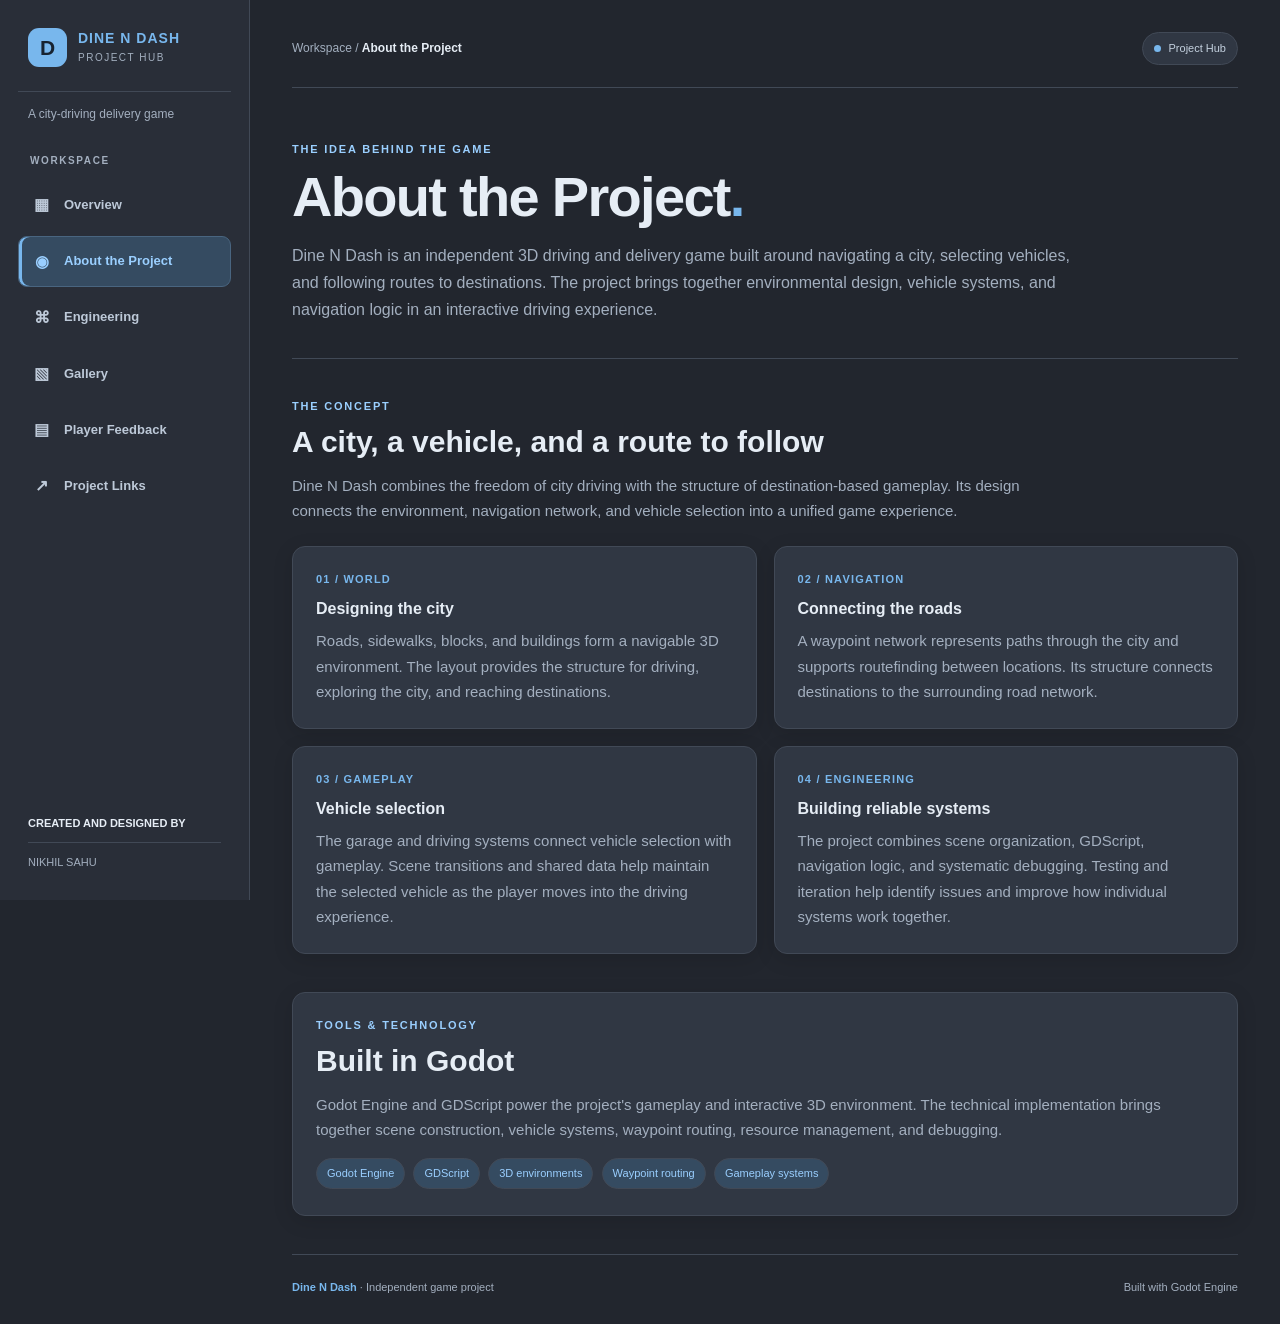
==== commit cb317efb: "Update about.html" ====
--- a/about.html
+++ b/about.html
@@ -1,4 +1,4 @@
-```html
+
 <!DOCTYPE html>
 <html lang="en">
 <head>
@@ -18,8 +18,10 @@
         <span class="brand-subtitle">PROJECT HUB</span>
       </span>
     </a>
+
     <div class="tagline">A city-driving delivery game</div>
     <div class="nav-label">WORKSPACE</div>
+
     <nav class="nav-links" aria-label="Main navigation">
       <a href="index.html"><span class="nav-icon" aria-hidden="true">▦</span>Overview</a>
       <a href="about.html" class="active" aria-current="page"><span class="nav-icon" aria-hidden="true">◉</span>About the Project</a>
@@ -28,9 +30,10 @@
       <a href="feedback.html"><span class="nav-icon" aria-hidden="true">▤</span>Player Feedback</a>
       <a href="links.html"><span class="nav-icon" aria-hidden="true">↗</span>Project Links</a>
     </nav>
+
     <div class="sidebar-bottom">
-      <strong>ICREATED AND DESIGNED BY</strong>
-      NIKHIL SAHU
+      <strong>CREATED AND DESIGNED BY</strong>
+      <span class="creator-credit">NIKHIL SAHU</span>
     </div>
   </aside>
 
@@ -38,7 +41,7 @@
     <div class="content">
       <header class="topbar">
         <div class="breadcrumb">Workspace / <strong>About the Project</strong></div>
-        <div class="status"><span class="status-dot"></span>Game Project</div>
+        <div class="status"><span class="status-dot"></span>Project Hub</div>
       </header>
 
       <section class="hero">
@@ -53,22 +56,26 @@
           <h2>A city, a vehicle, and a route to follow</h2>
           <p>Dine N Dash combines the freedom of city driving with the structure of destination-based gameplay. Its design connects the environment, navigation network, and vehicle selection into a unified game experience.</p>
         </div>
+
         <div class="grid">
           <article class="panel">
             <div class="card-number">01 / WORLD</div>
             <h3>Designing the city</h3>
             <p>Roads, sidewalks, blocks, and buildings form a navigable 3D environment. The layout provides the structure for driving, exploring the city, and reaching destinations.</p>
           </article>
+
           <article class="panel">
             <div class="card-number">02 / NAVIGATION</div>
             <h3>Connecting the roads</h3>
             <p>A waypoint network represents paths through the city and supports routefinding between locations. Its structure connects destinations to the surrounding road network.</p>
           </article>
+
           <article class="panel">
             <div class="card-number">03 / GAMEPLAY</div>
             <h3>Vehicle selection</h3>
             <p>The garage and driving systems connect vehicle selection with gameplay. Scene transitions and shared data help maintain the selected vehicle as the player moves into the driving experience.</p>
           </article>
+
           <article class="panel">
             <div class="card-number">04 / ENGINEERING</div>
             <h3>Building reliable systems</h3>
@@ -82,7 +89,11 @@
         <h2>Built in Godot</h2>
         <p>Godot Engine and GDScript power the project's gameplay and interactive 3D environment. The technical implementation brings together scene construction, vehicle systems, waypoint routing, resource management, and debugging.</p>
         <p style="margin-top:12px">
-          <span class="pill">Godot Engine</span><span class="pill">GDScript</span><span class="pill">3D environments</span><span class="pill">Waypoint routing</span><span class="pill">Gameplay systems</span>
+          <span class="pill">Godot Engine</span>
+          <span class="pill">GDScript</span>
+          <span class="pill">3D environments</span>
+          <span class="pill">Waypoint routing</span>
+          <span class="pill">Gameplay systems</span>
         </p>
       </section>
 
@@ -94,4 +105,3 @@
   </main>
 </body>
 </html>
-```
